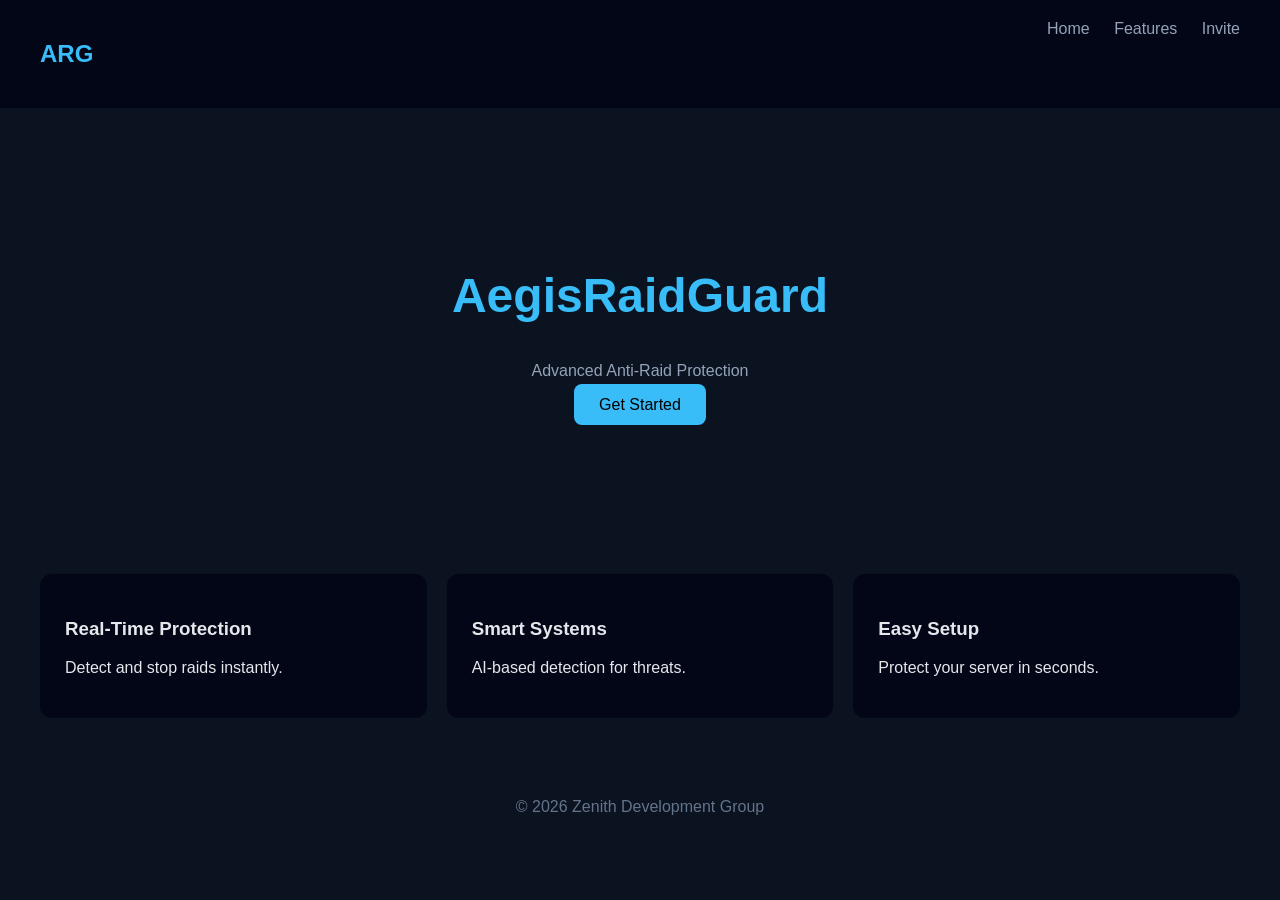
==== index.html @ 94a973d2 "Update index.html" ====
<!DOCTYPE html>
<html lang="en">
<head>
<meta charset="UTF-8">
<meta name="viewport" content="width=device-width, initial-scale=1.0">
<title>AegisRaidGuard</title>
<link rel="stylesheet" href="style.css">
</head>

<body>

<nav>
  <h1>ARG</h1>
  <div>
    <a href="/">Home</a>
    <a href="/features.html">Features</a>
    <a href="/invite.html">Invite</a>
  </div>
</nav>

<section class="hero">
  <h2>AegisRaidGuard</h2>
  <p>Advanced Anti-Raid Protection</p>
  <a class="btn" href="/invite.html">Get Started</a>
</section>

<section class="features">
  <div class="card">
    <h3>Real-Time Protection</h3>
    <p>Detect and stop raids instantly.</p>
  </div>

  <div class="card">
    <h3>Smart Systems</h3>
    <p>AI-based detection for threats.</p>
  </div>

  <div class="card">
    <h3>Easy Setup</h3>
    <p>Protect your server in seconds.</p>
  </div>
</section>

<footer>
  © 2026 Zenith Development Group
</footer>

<script src="script.js"></script>

</body>
</html>
---- style.css ----
body {
  margin: 0;
  font-family: Arial, sans-serif;
  background: #0b1220;
  color: #e5e7eb;
}

/* NAV */
nav {
  display: flex;
  justify-content: space-between;
  padding: 20px 40px;
  background: #020617;
  position: sticky;
  top: 0;
}

nav h1 {
  color: #38bdf8;
}

nav a {
  color: #94a3b8;
  margin-left: 20px;
  text-decoration: none;
}

nav a:hover {
  color: #38bdf8;
}

/* HERO */
.hero {
  text-align: center;
  padding: 120px 20px;
}

.hero h2 {
  font-size: 48px;
  color: #38bdf8;
}

.hero p {
  color: #94a3b8;
}

/* BUTTON */
.btn {
  margin-top: 20px;
  padding: 12px 25px;
  background: #38bdf8;
  color: black;
  border-radius: 8px;
  text-decoration: none;
  transition: 0.2s;
}

.btn:hover {
  transform: scale(1.05);
}

/* FEATURES */
.features {
  display: grid;
  grid-template-columns: repeat(auto-fit, minmax(250px,1fr));
  gap: 20px;
  padding: 40px;
}

.card {
  background: #020617;
  padding: 25px;
  border-radius: 12px;
  transition: 0.2s;
}

.card:hover {
  transform: translateY(-5px);
}

/* FOOTER */
footer {
  text-align: center;
  padding: 40px;
  color: #64748b;
}
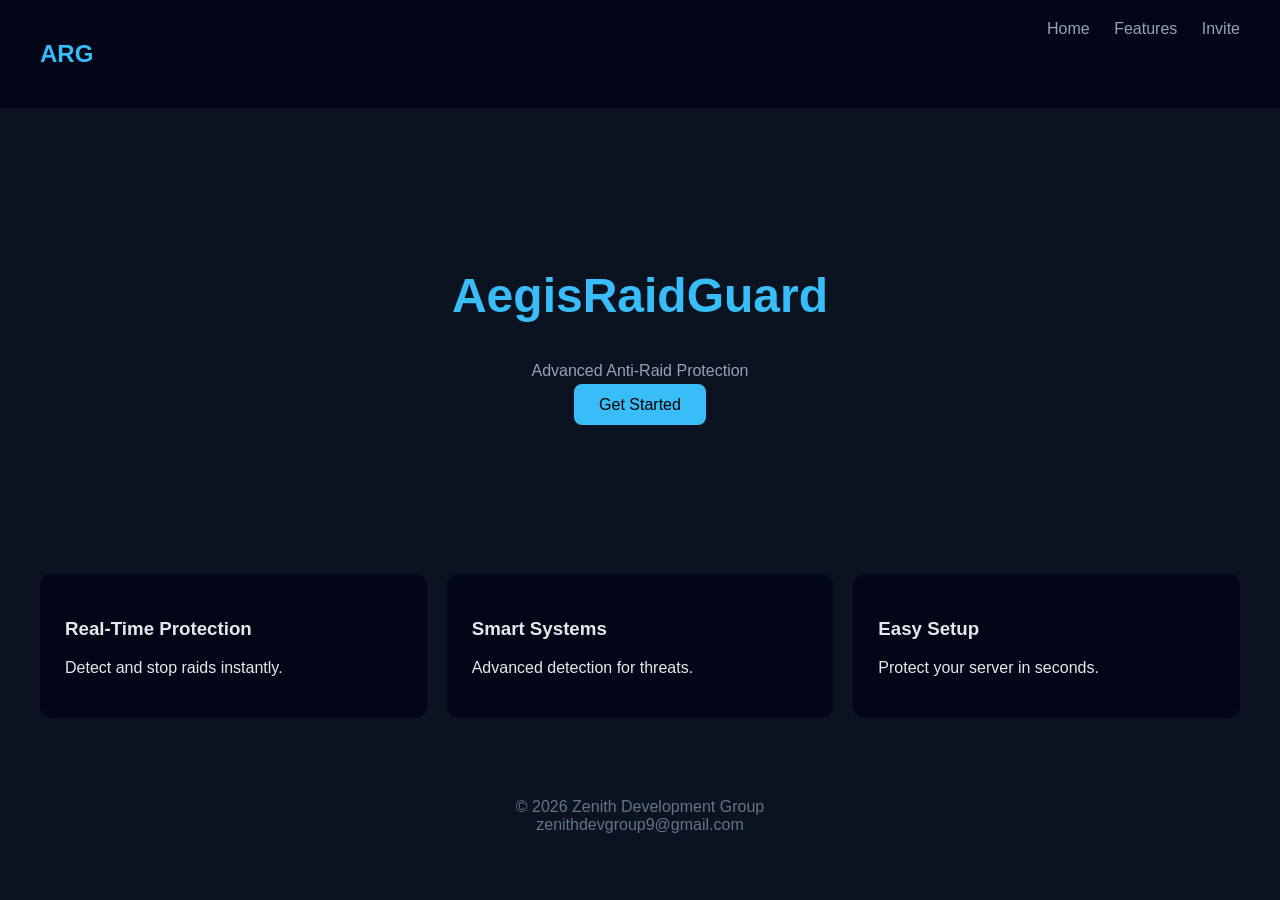
==== commit 2fc46cf6: "Update index.html" ====
--- a/index.html
+++ b/index.html
@@ -12,16 +12,16 @@
 <nav>
   <h1>ARG</h1>
   <div>
-    <a href="/">Home</a>
-    <a href="/features.html">Features</a>
-    <a href="/invite.html">Invite</a>
+    <a href="index.html">Home</a>
+    <a href="features.html">Features</a>
+    <a href="invite.html">Invite</a>
   </div>
 </nav>
 
 <section class="hero">
   <h2>AegisRaidGuard</h2>
   <p>Advanced Anti-Raid Protection</p>
-  <a class="btn" href="/invite.html">Get Started</a>
+  <a class="btn" href="invite.html">Get Started</a>
 </section>
 
 <section class="features">
@@ -32,7 +32,7 @@
 
   <div class="card">
     <h3>Smart Systems</h3>
-    <p>AI-based detection for threats.</p>
+    <p>Advanced detection for threats.</p>
   </div>
 
   <div class="card">
@@ -42,7 +42,8 @@
 </section>
 
 <footer>
-  © 2026 Zenith Development Group
+  © 2026 Zenith Development Group  
+  <br>zenithdevgroup9@gmail.com
 </footer>
 
 <script src="script.js"></script>
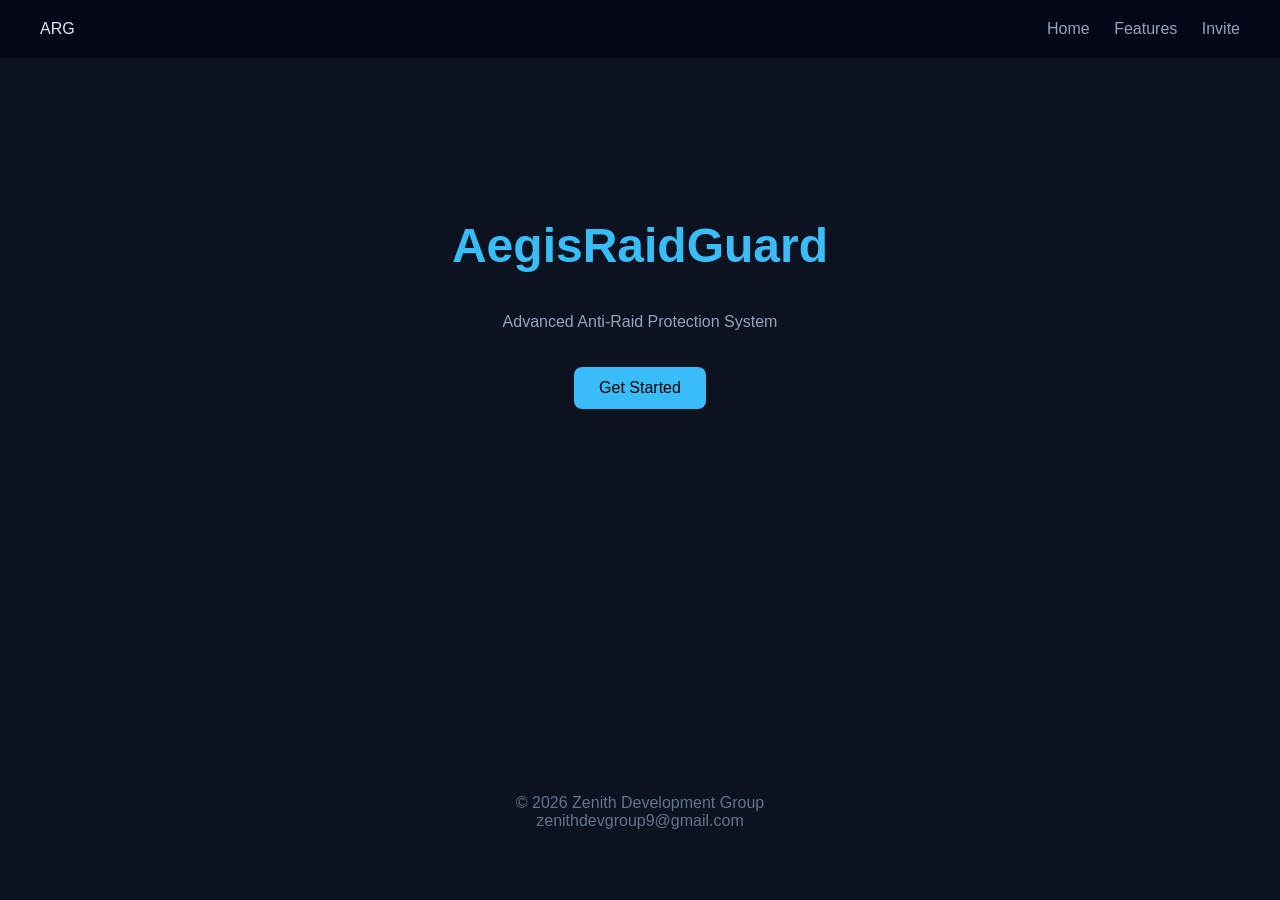
==== commit edae14d2: "Update index.html" ====
--- a/index.html
+++ b/index.html
@@ -9,8 +9,10 @@
 
 <body>
 
+<div class="background"></div>
+
 <nav>
-  <h1>ARG</h1>
+  <div class="logo">ARG</div>
   <div>
     <a href="index.html">Home</a>
     <a href="features.html">Features</a>
@@ -20,24 +22,24 @@
 
 <section class="hero">
   <h2>AegisRaidGuard</h2>
-  <p>Advanced Anti-Raid Protection</p>
+  <p>Advanced Anti-Raid Protection System</p>
   <a class="btn" href="invite.html">Get Started</a>
 </section>
 
 <section class="features">
   <div class="card">
     <h3>Real-Time Protection</h3>
-    <p>Detect and stop raids instantly.</p>
+    <p>Instant detection and blocking of raid attacks.</p>
   </div>
 
   <div class="card">
-    <h3>Smart Systems</h3>
-    <p>Advanced detection for threats.</p>
+    <h3>Smart Security</h3>
+    <p>Advanced systems that adapt to threats.</p>
   </div>
 
   <div class="card">
-    <h3>Easy Setup</h3>
-    <p>Protect your server in seconds.</p>
+    <h3>Auto Defense</h3>
+    <p>Automatically protects your server 24/7.</p>
   </div>
 </section>
 
--- a/style.css
+++ b/style.css
@@ -52,6 +52,7 @@
   color: black;
   border-radius: 8px;
   text-decoration: none;
+  display: inline-block;
   transition: 0.2s;
 }
 
@@ -71,11 +72,15 @@
   background: #020617;
   padding: 25px;
   border-radius: 12px;
-  transition: 0.2s;
+  transition: 0.3s;
+  border: 1px solid transparent;
+  opacity: 0;
+  transform: translateY(30px);
 }
 
 .card:hover {
-  transform: translateY(-5px);
+  transform: translateY(-8px);
+  border: 1px solid #38bdf8;
 }
 
 /* FOOTER */
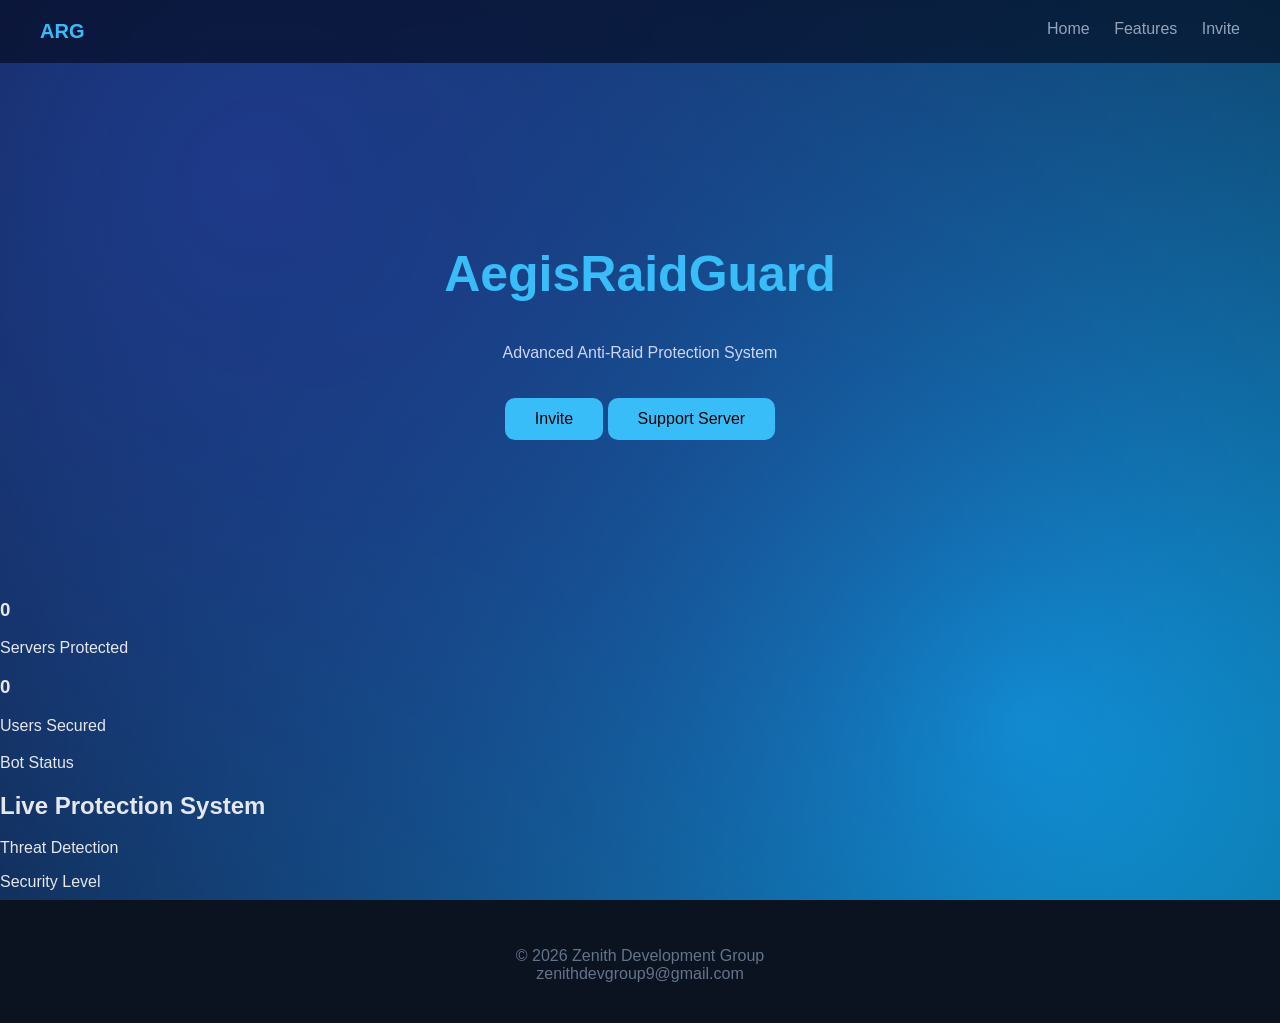
==== commit 9ec0ad5b: "Update index.html" ====
--- a/index.html
+++ b/index.html
@@ -12,7 +12,9 @@
 <div class="background"></div>
 
 <nav>
-  <div class="logo">ARG</div>
+  <div class="logo">
+    <div class="logo-box">ARG</div>
+  </div>
   <div>
     <a href="index.html">Home</a>
     <a href="features.html">Features</a>
@@ -23,23 +25,43 @@
 <section class="hero">
   <h2>AegisRaidGuard</h2>
   <p>Advanced Anti-Raid Protection System</p>
-  <a class="btn" href="invite.html">Get Started</a>
+
+  <div class="buttons">
+    <a class="btn" href="invite.html">Invite</a>
+    <a class="btn secondary" href="#">Support Server</a>
+  </div>
 </section>
 
-<section class="features">
-  <div class="card">
-    <h3>Real-Time Protection</h3>
-    <p>Instant detection and blocking of raid attacks.</p>
+<!-- STATS -->
+<section class="stats">
+  <div class="stat">
+    <h3 id="servers">0</h3>
+    <p>Servers Protected</p>
   </div>
 
-  <div class="card">
-    <h3>Smart Security</h3>
-    <p>Advanced systems that adapt to threats.</p>
+  <div class="stat">
+    <h3 id="users">0</h3>
+    <p>Users Secured</p>
   </div>
 
-  <div class="card">
-    <h3>Auto Defense</h3>
-    <p>Automatically protects your server 24/7.</p>
+  <div class="stat">
+    <h3 class="status online"></h3>
+    <p>Bot Status</p>
+  </div>
+</section>
+
+<!-- DASHBOARD STYLE -->
+<section class="dashboard">
+  <h2>Live Protection System</h2>
+
+  <div class="dash-box">
+    <p>Threat Detection</p>
+    <div class="bar"><div class="fill"></div></div>
+  </div>
+
+  <div class="dash-box">
+    <p>Security Level</p>
+    <div class="bar"><div class="fill strong"></div></div>
   </div>
 </section>
 
--- a/style.css
+++ b/style.css
@@ -3,6 +3,23 @@
   font-family: Arial, sans-serif;
   background: #0b1220;
   color: #e5e7eb;
+  overflow-x: hidden;
+}
+
+/* BACKGROUND ANIMADO */
+.background {
+  position: fixed;
+  width: 100%;
+  height: 100%;
+  background: radial-gradient(circle at 20% 20%, #1e3a8a, transparent),
+              radial-gradient(circle at 80% 80%, #0ea5e9, transparent);
+  animation: moveBg 10s infinite alternate;
+  z-index: -1;
+}
+
+@keyframes moveBg {
+  0% { transform: translate(0,0); }
+  100% { transform: translate(-50px,-50px); }
 }
 
 /* NAV */
@@ -10,13 +27,17 @@
   display: flex;
   justify-content: space-between;
   padding: 20px 40px;
-  background: #020617;
+  background: rgba(2,6,23,0.6);
+  backdrop-filter: blur(10px);
   position: sticky;
   top: 0;
 }
 
-nav h1 {
+/* LOGO */
+.logo {
   color: #38bdf8;
+  font-weight: bold;
+  font-size: 20px;
 }
 
 nav a {
@@ -32,32 +53,33 @@
 /* HERO */
 .hero {
   text-align: center;
-  padding: 120px 20px;
+  padding: 140px 20px;
 }
 
 .hero h2 {
-  font-size: 48px;
+  font-size: 50px;
   color: #38bdf8;
 }
 
 .hero p {
-  color: #94a3b8;
+  color: #cbd5f5;
 }
 
-/* BUTTON */
+/* BOTÓN PREMIUM */
 .btn {
   margin-top: 20px;
-  padding: 12px 25px;
+  padding: 12px 30px;
   background: #38bdf8;
   color: black;
-  border-radius: 8px;
+  border-radius: 10px;
   text-decoration: none;
   display: inline-block;
-  transition: 0.2s;
+  transition: 0.3s;
 }
 
 .btn:hover {
   transform: scale(1.05);
+  box-shadow: 0 0 20px #38bdf8;
 }
 
 /* FEATURES */
@@ -69,18 +91,18 @@
 }
 
 .card {
-  background: #020617;
+  background: rgba(2,6,23,0.7);
+  backdrop-filter: blur(10px);
   padding: 25px;
   border-radius: 12px;
-  transition: 0.3s;
-  border: 1px solid transparent;
+  transition: 0.4s;
   opacity: 0;
-  transform: translateY(30px);
+  transform: translateY(40px);
 }
 
 .card:hover {
-  transform: translateY(-8px);
-  border: 1px solid #38bdf8;
+  transform: translateY(-10px) scale(1.02);
+  box-shadow: 0 0 15px rgba(56,189,248,0.3);
 }
 
 /* FOOTER */
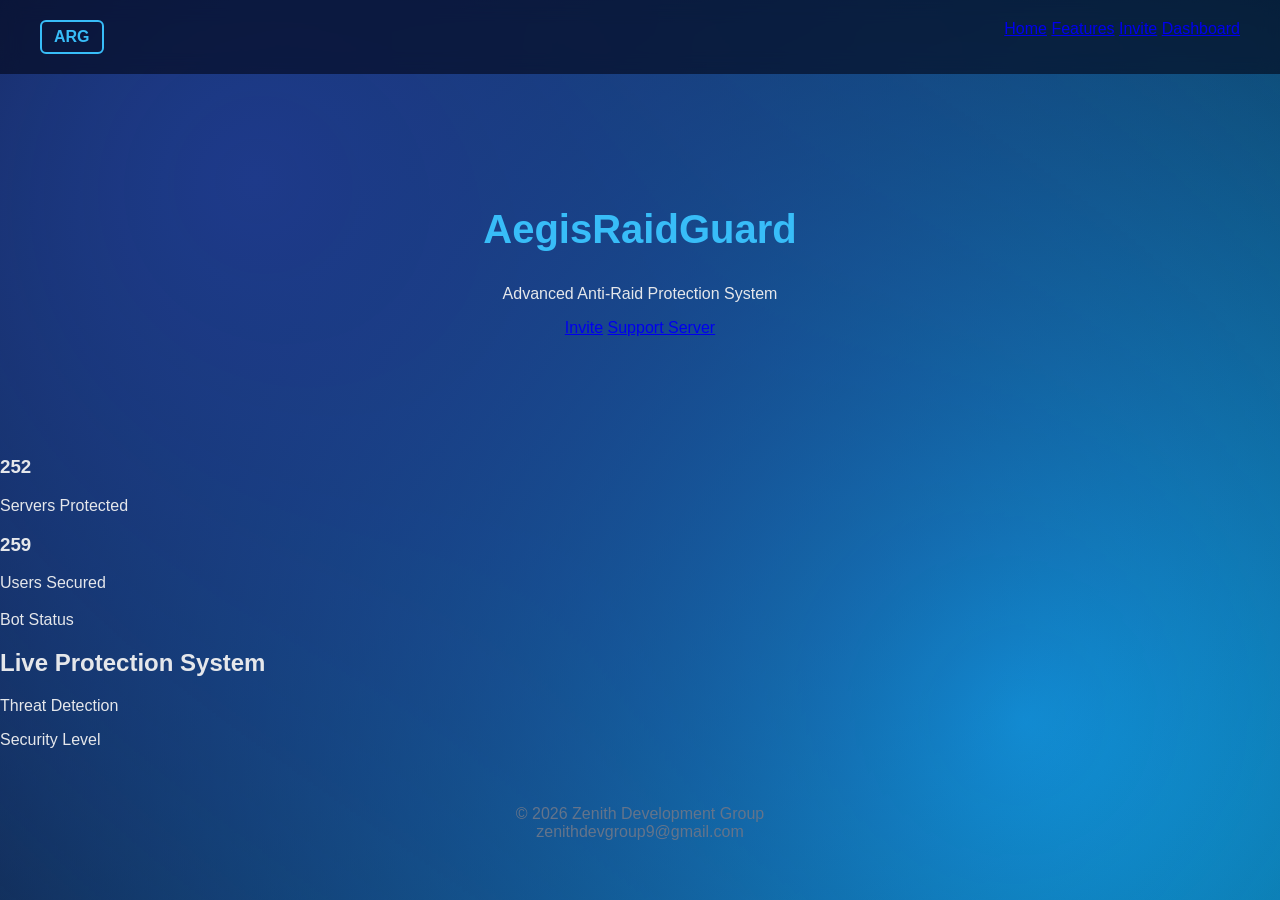
==== commit 3d1a36e4: "Update index.html" ====
--- a/index.html
+++ b/index.html
@@ -19,6 +19,7 @@
     <a href="index.html">Home</a>
     <a href="features.html">Features</a>
     <a href="invite.html">Invite</a>
+    <a href="dashboard.html">Dashboard</a>
   </div>
 </nav>
 
--- a/style.css
+++ b/style.css
@@ -3,23 +3,22 @@
   font-family: Arial, sans-serif;
   background: #0b1220;
   color: #e5e7eb;
-  overflow-x: hidden;
 }
 
-/* BACKGROUND ANIMADO */
+/* BACKGROUND */
 .background {
   position: fixed;
   width: 100%;
   height: 100%;
   background: radial-gradient(circle at 20% 20%, #1e3a8a, transparent),
               radial-gradient(circle at 80% 80%, #0ea5e9, transparent);
-  animation: moveBg 10s infinite alternate;
+  animation: moveBg 12s infinite alternate;
   z-index: -1;
 }
 
 @keyframes moveBg {
   0% { transform: translate(0,0); }
-  100% { transform: translate(-50px,-50px); }
+  100% { transform: translate(-60px,-60px); }
 }
 
 /* NAV */
@@ -29,80 +28,74 @@
   padding: 20px 40px;
   background: rgba(2,6,23,0.6);
   backdrop-filter: blur(10px);
-  position: sticky;
-  top: 0;
 }
 
-/* LOGO */
-.logo {
+.logo-box {
+  border: 2px solid #38bdf8;
+  padding: 6px 12px;
+  border-radius: 6px;
   color: #38bdf8;
   font-weight: bold;
-  font-size: 20px;
-}
-
-nav a {
-  color: #94a3b8;
-  margin-left: 20px;
-  text-decoration: none;
-}
-
-nav a:hover {
-  color: #38bdf8;
 }
 
 /* HERO */
 .hero {
   text-align: center;
-  padding: 140px 20px;
+  padding: 100px 20px;
 }
 
 .hero h2 {
-  font-size: 50px;
+  font-size: 40px;
   color: #38bdf8;
 }
 
-.hero p {
-  color: #cbd5f5;
+/* SERVERS */
+.servers {
+  max-width: 900px;
+  margin: auto;
+  padding: 20px;
 }
 
-/* BOTÓN PREMIUM */
-.btn {
-  margin-top: 20px;
-  padding: 12px 30px;
-  background: #38bdf8;
-  color: black;
+.server-card {
+  display: flex;
+  justify-content: space-between;
+  align-items: center;
+  background: rgba(2,6,23,0.7);
+  backdrop-filter: blur(10px);
+  padding: 20px;
   border-radius: 10px;
-  text-decoration: none;
-  display: inline-block;
+  margin-bottom: 15px;
   transition: 0.3s;
 }
 
-.btn:hover {
-  transform: scale(1.05);
-  box-shadow: 0 0 20px #38bdf8;
+.server-card:hover {
+  transform: translateY(-5px);
 }
 
-/* FEATURES */
-.features {
-  display: grid;
-  grid-template-columns: repeat(auto-fit, minmax(250px,1fr));
-  gap: 20px;
-  padding: 40px;
+.server-info h3 {
+  margin: 0;
 }
 
-.card {
-  background: rgba(2,6,23,0.7);
-  backdrop-filter: blur(10px);
-  padding: 25px;
-  border-radius: 12px;
-  transition: 0.4s;
-  opacity: 0;
-  transform: translateY(40px);
+.server-info p {
+  color: #22c55e;
 }
 
-.card:hover {
-  transform: translateY(-10px) scale(1.02);
-  box-shadow: 0 0 15px rgba(56,189,248,0.3);
+/* BUTTONS */
+.server-actions button {
+  margin-left: 10px;
+  padding: 8px 15px;
+  border: none;
+  border-radius: 6px;
+  cursor: pointer;
+}
+
+.server-actions button:hover {
+  opacity: 0.8;
+}
+
+.server-actions .danger {
+  background: #ef4444;
+  color: white;
 }
 
 /* FOOTER */
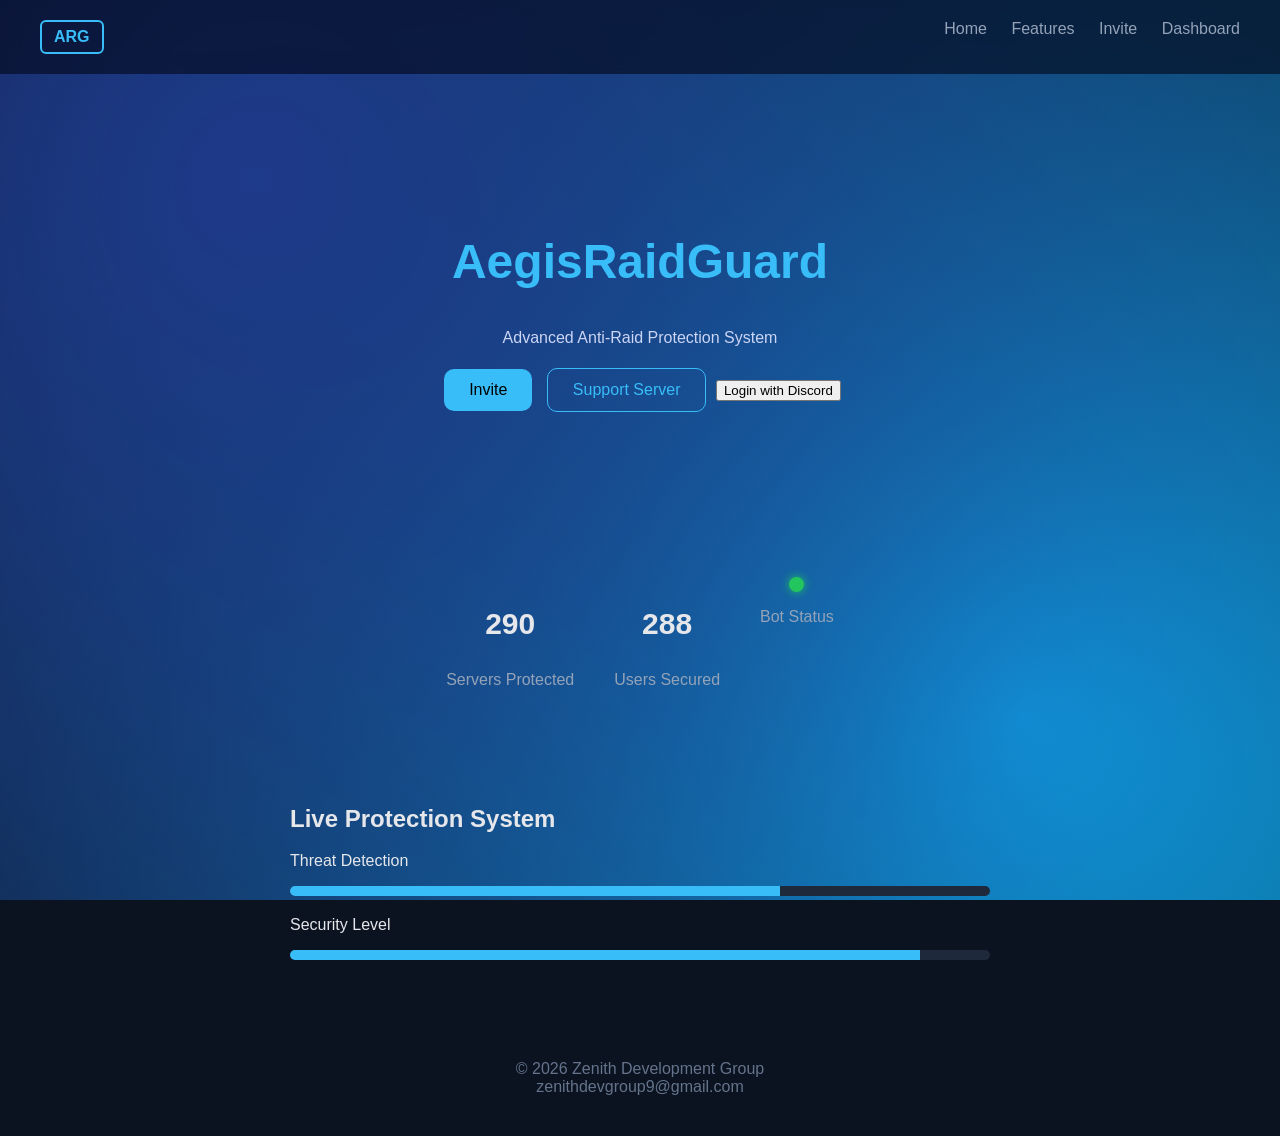
==== commit 2fa8c3ea: "Update index.html" ====
--- a/index.html
+++ b/index.html
@@ -30,6 +30,7 @@
   <div class="buttons">
     <a class="btn" href="invite.html">Invite</a>
     <a class="btn secondary" href="#">Support Server</a>
+    <button id="login-btn">Login with Discord</button>
   </div>
 </section>
 
--- a/style.css
+++ b/style.css
@@ -3,6 +3,7 @@
   font-family: Arial, sans-serif;
   background: #0b1220;
   color: #e5e7eb;
+  overflow-x: hidden;
 }
 
 /* BACKGROUND */
@@ -30,6 +31,17 @@
   backdrop-filter: blur(10px);
 }
 
+nav a {
+  color: #94a3b8;
+  margin-left: 20px;
+  text-decoration: none;
+}
+
+nav a:hover {
+  color: #38bdf8;
+}
+
+/* LOGO */
 .logo-box {
   border: 2px solid #38bdf8;
   padding: 6px 12px;
@@ -41,15 +53,130 @@
 /* HERO */
 .hero {
   text-align: center;
-  padding: 100px 20px;
+  padding: 120px 20px;
 }
 
 .hero h2 {
-  font-size: 40px;
-  color: #38bdf8;
-}
-
-/* SERVERS */
+  font-size: 48px;
+  color: #38bdf8;
+}
+
+.hero p {
+  color: #cbd5f5;
+}
+
+/* BOTONES GENERALES */
+.btn {
+  padding: 12px 25px;
+  background: #38bdf8;
+  color: black;
+  border-radius: 10px;
+  text-decoration: none;
+  display: inline-block;
+  margin: 5px;
+  transition: 0.3s;
+}
+
+.btn:hover {
+  transform: scale(1.05);
+  box-shadow: 0 0 15px #38bdf8;
+}
+
+.btn.secondary {
+  background: transparent;
+  border: 1px solid #38bdf8;
+  color: #38bdf8;
+}
+
+/* FEATURES */
+.features {
+  display: grid;
+  grid-template-columns: repeat(auto-fit, minmax(250px,1fr));
+  gap: 20px;
+  padding: 40px;
+}
+
+.card {
+  background: rgba(2,6,23,0.7);
+  backdrop-filter: blur(10px);
+  padding: 25px;
+  border-radius: 12px;
+  transition: 0.4s;
+  opacity: 0;
+  transform: translateY(40px);
+}
+
+.card:hover {
+  transform: translateY(-10px) scale(1.02);
+  box-shadow: 0 0 15px rgba(56,189,248,0.3);
+}
+
+/* STATS */
+.stats {
+  display: flex;
+  justify-content: center;
+  gap: 40px;
+  padding: 40px;
+  flex-wrap: wrap;
+}
+
+.stat h3 {
+  font-size: 30px;
+  text-align: center;
+}
+
+.stat p {
+  text-align: center;
+  color: #94a3b8;
+}
+
+/* STATUS */
+.status {
+  width: 15px;
+  height: 15px;
+  border-radius: 50%;
+  margin: auto;
+}
+
+.online {
+  background: #22c55e;
+  box-shadow: 0 0 10px #22c55e;
+}
+
+/* DASHBOARD */
+.dashboard {
+  padding: 40px;
+  max-width: 700px;
+  margin: auto;
+}
+
+.dash-box {
+  margin-bottom: 20px;
+}
+
+.bar {
+  height: 10px;
+  background: #1e293b;
+  border-radius: 5px;
+  overflow: hidden;
+}
+
+.fill {
+  height: 100%;
+  width: 70%;
+  background: #38bdf8;
+  animation: load 2s ease;
+}
+
+.fill.strong {
+  width: 90%;
+}
+
+@keyframes load {
+  from { width: 0; }
+}
+
+/* SERVERS (dashboard) */
 .servers {
   max-width: 900px;
   margin: auto;
@@ -72,15 +199,11 @@
   transform: translateY(-5px);
 }
 
-.server-info h3 {
-  margin: 0;
-}
-
 .server-info p {
   color: #22c55e;
 }
 
-/* BUTTONS */
+/* BOTONES DASHBOARD */
 .server-actions button {
   margin-left: 10px;
   padding: 8px 15px;
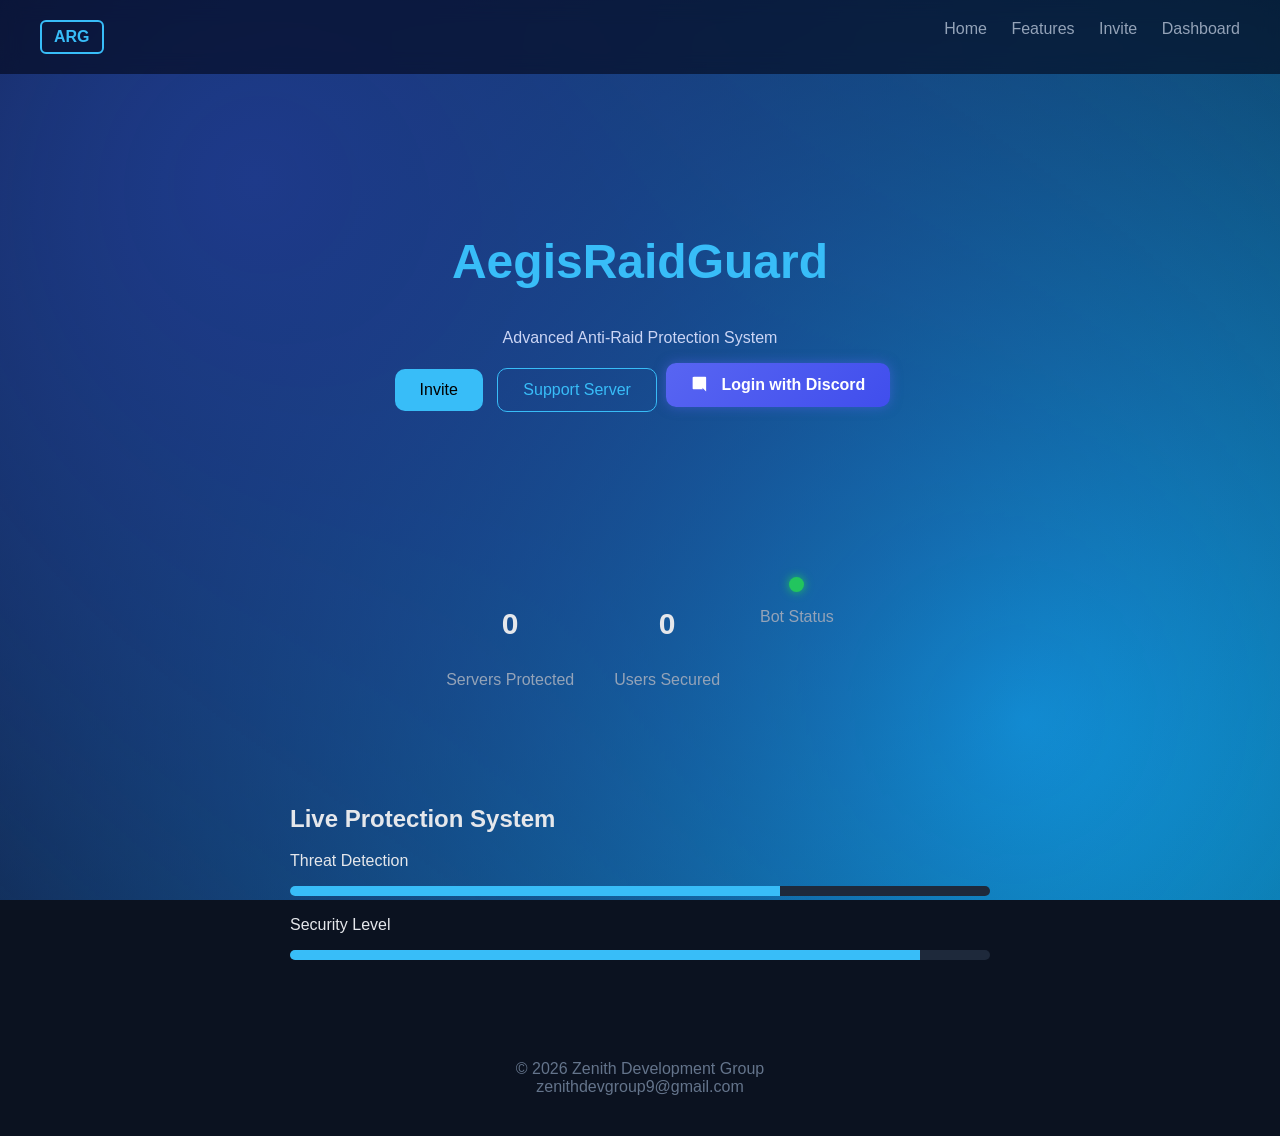
==== commit 5434bb1d: "Update index.html" ====
--- a/index.html
+++ b/index.html
@@ -1,10 +1,10 @@
 <!DOCTYPE html>
 <html lang="en">
 <head>
-<meta charset="UTF-8">
-<meta name="viewport" content="width=device-width, initial-scale=1.0">
-<title>AegisRaidGuard</title>
-<link rel="stylesheet" href="style.css">
+  <meta charset="UTF-8">
+  <meta name="viewport" content="width=device-width, initial-scale=1.0">
+  <title>AegisRaidGuard</title>
+  <link rel="stylesheet" href="style.css">
 </head>
 
 <body>
@@ -30,7 +30,14 @@
   <div class="buttons">
     <a class="btn" href="invite.html">Invite</a>
     <a class="btn secondary" href="#">Support Server</a>
-    <button id="login-btn">Login with Discord</button>
+    <!-- Botón Login con Discord estilizado -->
+    <a href="/api/login" class="login-btn">
+      <svg xmlns="http://www.w3.org/2000/svg" viewBox="0 0 245 240">
+        <path d="M104.4 104.9c-5.7 0-10.2 5-10.2 11.1s4.6 11.1 10.2 11.1c5.7 0 10.2-5 10.2-11.1s-4.6-11.1-10.2-11.1zm36.2 0c-5.7 0-10.2 5-10.2 11.1s4.6 11.1 10.2 11.1c5.7 0 10.2-5 10.2-11.1s-4.6-11.1-10.2-11.1z"/>
+        <path d="M189.5 20h-134C24.3 20 20 24.3 20 29.5v134c0 5.2 4.3 9.5 9.5 9.5h114.2l-5.4-18.8 13 12.1 12.3 11.5 21.8 20.3V29.5c0-5.2-4.3-9.5-9.5-9.5z"/>
+      </svg>
+      Login with Discord
+    </a>
   </div>
 </section>
 
--- a/style.css
+++ b/style.css
@@ -88,6 +88,34 @@
   color: #38bdf8;
 }
 
+/* BOTÓN LOGIN DISCORD */
+.login-btn {
+  display: inline-flex;
+  align-items: center;
+  justify-content: center;
+  gap: 10px;
+  padding: 12px 25px;
+  background: linear-gradient(135deg, #5865F2, #404EED);
+  color: #fff;
+  font-weight: bold;
+  border-radius: 10px;
+  text-decoration: none;
+  transition: 0.3s;
+  box-shadow: 0 0 12px rgba(88,101,242,0.5);
+}
+
+.login-btn:hover {
+  transform: scale(1.05);
+  box-shadow: 0 0 18px rgba(88,101,242,0.7);
+  background: linear-gradient(135deg, #404EED, #5865F2);
+}
+
+.login-btn svg {
+  width: 20px;
+  height: 20px;
+  fill: #fff;
+}
+
 /* FEATURES */
 .features {
   display: grid;
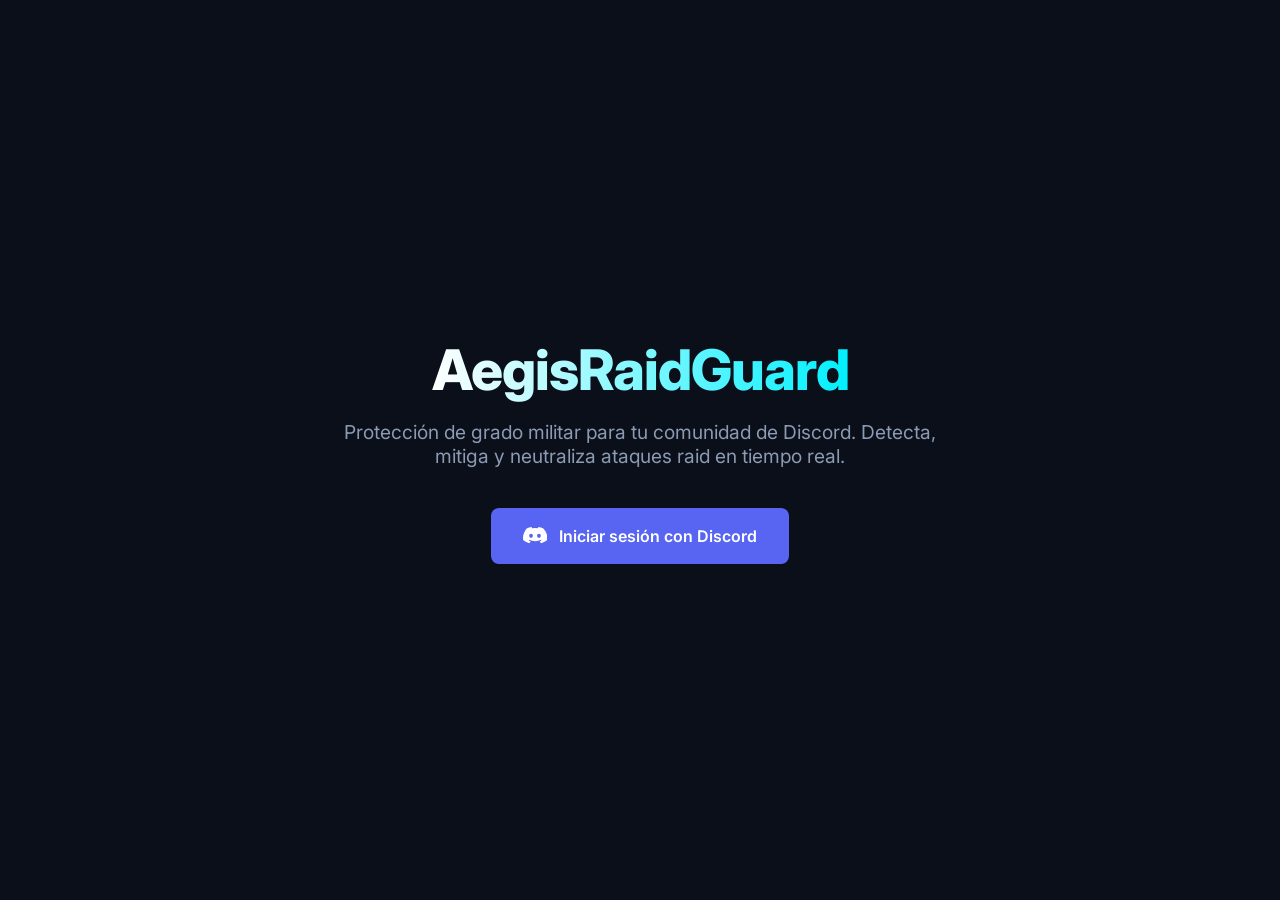
==== commit dbc95926: "Update index.html" ====
--- a/index.html
+++ b/index.html
@@ -1,85 +1,24 @@
 <!DOCTYPE html>
-<html lang="en">
+<html lang="es">
 <head>
-  <meta charset="UTF-8">
-  <meta name="viewport" content="width=device-width, initial-scale=1.0">
-  <title>AegisRaidGuard</title>
-  <link rel="stylesheet" href="style.css">
+    <meta charset="UTF-8">
+    <meta name="viewport" content="width=device-width, initial-scale=1.0">
+    <title>AegisRaidGuard | The Ultimate Anti-Raid Shield</title>
+    <link rel="stylesheet" href="/style.css">
+    <link href="https://fonts.googleapis.com/css2?family=Inter:wght@400;600;800&display=swap" rel="stylesheet">
 </head>
-
 <body>
-
-<div class="background"></div>
-
-<nav>
-  <div class="logo">
-    <div class="logo-box">ARG</div>
-  </div>
-  <div>
-    <a href="index.html">Home</a>
-    <a href="features.html">Features</a>
-    <a href="invite.html">Invite</a>
-    <a href="dashboard.html">Dashboard</a>
-  </div>
-</nav>
-
-<section class="hero">
-  <h2>AegisRaidGuard</h2>
-  <p>Advanced Anti-Raid Protection System</p>
-
-  <div class="buttons">
-    <a class="btn" href="invite.html">Invite</a>
-    <a class="btn secondary" href="#">Support Server</a>
-    <!-- Botón Login con Discord estilizado -->
-    <a href="/api/login" class="login-btn">
-      <svg xmlns="http://www.w3.org/2000/svg" viewBox="0 0 245 240">
-        <path d="M104.4 104.9c-5.7 0-10.2 5-10.2 11.1s4.6 11.1 10.2 11.1c5.7 0 10.2-5 10.2-11.1s-4.6-11.1-10.2-11.1zm36.2 0c-5.7 0-10.2 5-10.2 11.1s4.6 11.1 10.2 11.1c5.7 0 10.2-5 10.2-11.1s-4.6-11.1-10.2-11.1z"/>
-        <path d="M189.5 20h-134C24.3 20 20 24.3 20 29.5v134c0 5.2 4.3 9.5 9.5 9.5h114.2l-5.4-18.8 13 12.1 12.3 11.5 21.8 20.3V29.5c0-5.2-4.3-9.5-9.5-9.5z"/>
-      </svg>
-      Login with Discord
-    </a>
-  </div>
-</section>
-
-<!-- STATS -->
-<section class="stats">
-  <div class="stat">
-    <h3 id="servers">0</h3>
-    <p>Servers Protected</p>
-  </div>
-
-  <div class="stat">
-    <h3 id="users">0</h3>
-    <p>Users Secured</p>
-  </div>
-
-  <div class="stat">
-    <h3 class="status online"></h3>
-    <p>Bot Status</p>
-  </div>
-</section>
-
-<!-- DASHBOARD STYLE -->
-<section class="dashboard">
-  <h2>Live Protection System</h2>
-
-  <div class="dash-box">
-    <p>Threat Detection</p>
-    <div class="bar"><div class="fill"></div></div>
-  </div>
-
-  <div class="dash-box">
-    <p>Security Level</p>
-    <div class="bar"><div class="fill strong"></div></div>
-  </div>
-</section>
-
-<footer>
-  © 2026 Zenith Development Group  
-  <br>zenithdevgroup9@gmail.com
-</footer>
-
-<script src="script.js"></script>
-
+    <main class="hero animate-fade-in">
+        <h1 class="logo-text">AegisRaidGuard</h1>
+        <p class="subtitle">Protección de grado militar para tu comunidad de Discord. Detecta, mitiga y neutraliza ataques raid en tiempo real.</p>
+        
+        <a href="/api/login" class="btn">
+            <svg width="24" height="24" viewBox="0 0 127.14 96.36" fill="#fff" xmlns="http://www.w3.org/2000/svg">
+                <path d="M107.7 8.07A105.15 105.15 0 0 0 81.47 0a72.06 72.06 0 0 0-3.36 6.83 109.27 109.27 0 0 0-29.08 0 72.37 72.37 0 0 0-3.36-6.83 105.15 105.15 0 0 0-26.23 8.07C3.4 29.33-3.1 50.15 1.5 70.62a105.43 105.43 0 0 0 32.17 16.15 77.7 77.7 0 0 0 6.89-11.11 68.42 68.42 0 0 1-10.85-5.18c.91-.66 1.8-1.34 2.66-2a75.57 75.57 0 0 0 64.32 0c.87.71 1.76 1.39 2.66 2a67.55 67.55 0 0 1-10.87 5.19 77 77 0 0 0 6.89 11.1 105.25 105.25 0 0 0 32.19-16.14c5.33-23.36-3.08-44.15-20.02-62.56zM42.63 58.07c-5.36 0-9.8-4.93-9.8-10.95s4.35-10.95 9.8-10.95c5.5 0 9.87 4.98 9.8 10.95 0 6.02-4.34 10.95-9.8 10.95zm41.88 0c-5.36 0-9.8-4.93-9.8-10.95s4.35-10.95 9.8-10.95c5.5 0 9.87 4.98 9.8 10.95 0 6.02-4.35 10.95-9.8 10.95z"/>
+            </svg>
+            Iniciar sesión con Discord
+        </a>
+    </main>
+    <script src="/script.js"></script>
 </body>
 </html>
--- a/style.css
+++ b/style.css
@@ -1,257 +1,203 @@
+:root {
+    --bg-main: #0b0f19;
+    --bg-card: #151b2b;
+    --text-main: #ffffff;
+    --text-muted: #8b9bb4;
+    --accent: #00f0ff;
+    --discord: #5865F2;
+    --discord-hover: #4752c4;
+    --danger: #ff4646;
+}
+
+* {
+    margin: 0;
+    padding: 0;
+    box-sizing: border-box;
+    font-family: 'Inter', system-ui, -apple-system, sans-serif;
+}
+
 body {
-  margin: 0;
-  font-family: Arial, sans-serif;
-  background: #0b1220;
-  color: #e5e7eb;
-  overflow-x: hidden;
-}
-
-/* BACKGROUND */
-.background {
-  position: fixed;
-  width: 100%;
-  height: 100%;
-  background: radial-gradient(circle at 20% 20%, #1e3a8a, transparent),
-              radial-gradient(circle at 80% 80%, #0ea5e9, transparent);
-  animation: moveBg 12s infinite alternate;
-  z-index: -1;
-}
-
-@keyframes moveBg {
-  0% { transform: translate(0,0); }
-  100% { transform: translate(-60px,-60px); }
-}
-
-/* NAV */
-nav {
-  display: flex;
-  justify-content: space-between;
-  padding: 20px 40px;
-  background: rgba(2,6,23,0.6);
-  backdrop-filter: blur(10px);
-}
-
-nav a {
-  color: #94a3b8;
-  margin-left: 20px;
-  text-decoration: none;
-}
-
-nav a:hover {
-  color: #38bdf8;
-}
-
-/* LOGO */
-.logo-box {
-  border: 2px solid #38bdf8;
-  padding: 6px 12px;
-  border-radius: 6px;
-  color: #38bdf8;
-  font-weight: bold;
-}
-
-/* HERO */
+    background-color: var(--bg-main);
+    color: var(--text-main);
+    display: flex;
+    flex-direction: column;
+    min-height: 100vh;
+    overflow-x: hidden;
+}
+
+/* Animations */
+@keyframes fadeIn {
+    from { opacity: 0; transform: translateY(10px); }
+    to { opacity: 1; transform: translateY(0); }
+}
+
+.animate-fade-in {
+    animation: fadeIn 0.6s ease forwards;
+}
+
+/* Landing Page */
 .hero {
-  text-align: center;
-  padding: 120px 20px;
-}
-
-.hero h2 {
-  font-size: 48px;
-  color: #38bdf8;
-}
-
-.hero p {
-  color: #cbd5f5;
-}
-
-/* BOTONES GENERALES */
+    display: flex;
+    flex-direction: column;
+    align-items: center;
+    justify-content: center;
+    flex: 1;
+    text-align: center;
+    padding: 2rem;
+}
+
+.logo-text {
+    font-size: 3.5rem;
+    font-weight: 800;
+    letter-spacing: -1px;
+    margin-bottom: 1rem;
+    background: linear-gradient(90deg, #fff, var(--accent));
+    -webkit-background-clip: text;
+    -webkit-text-fill-color: transparent;
+}
+
+.subtitle {
+    font-size: 1.2rem;
+    color: var(--text-muted);
+    margin-bottom: 2.5rem;
+    max-width: 600px;
+}
+
 .btn {
-  padding: 12px 25px;
-  background: #38bdf8;
-  color: black;
-  border-radius: 10px;
-  text-decoration: none;
-  display: inline-block;
-  margin: 5px;
-  transition: 0.3s;
+    display: inline-flex;
+    align-items: center;
+    gap: 0.8rem;
+    padding: 1rem 2rem;
+    font-size: 1rem;
+    font-weight: 600;
+    color: #fff;
+    background-color: var(--discord);
+    border: none;
+    border-radius: 8px;
+    cursor: pointer;
+    text-decoration: none;
+    transition: background-color 0.2s, transform 0.2s;
 }
 
 .btn:hover {
-  transform: scale(1.05);
-  box-shadow: 0 0 15px #38bdf8;
-}
-
-.btn.secondary {
-  background: transparent;
-  border: 1px solid #38bdf8;
-  color: #38bdf8;
-}
-
-/* BOTÓN LOGIN DISCORD */
-.login-btn {
-  display: inline-flex;
-  align-items: center;
-  justify-content: center;
-  gap: 10px;
-  padding: 12px 25px;
-  background: linear-gradient(135deg, #5865F2, #404EED);
-  color: #fff;
-  font-weight: bold;
-  border-radius: 10px;
-  text-decoration: none;
-  transition: 0.3s;
-  box-shadow: 0 0 12px rgba(88,101,242,0.5);
-}
-
-.login-btn:hover {
-  transform: scale(1.05);
-  box-shadow: 0 0 18px rgba(88,101,242,0.7);
-  background: linear-gradient(135deg, #404EED, #5865F2);
-}
-
-.login-btn svg {
-  width: 20px;
-  height: 20px;
-  fill: #fff;
-}
-
-/* FEATURES */
-.features {
-  display: grid;
-  grid-template-columns: repeat(auto-fit, minmax(250px,1fr));
-  gap: 20px;
-  padding: 40px;
-}
-
-.card {
-  background: rgba(2,6,23,0.7);
-  backdrop-filter: blur(10px);
-  padding: 25px;
-  border-radius: 12px;
-  transition: 0.4s;
-  opacity: 0;
-  transform: translateY(40px);
-}
-
-.card:hover {
-  transform: translateY(-10px) scale(1.02);
-  box-shadow: 0 0 15px rgba(56,189,248,0.3);
-}
-
-/* STATS */
-.stats {
-  display: flex;
-  justify-content: center;
-  gap: 40px;
-  padding: 40px;
-  flex-wrap: wrap;
-}
-
-.stat h3 {
-  font-size: 30px;
-  text-align: center;
-}
-
-.stat p {
-  text-align: center;
-  color: #94a3b8;
-}
-
-/* STATUS */
-.status {
-  width: 15px;
-  height: 15px;
-  border-radius: 50%;
-  margin: auto;
-}
-
-.online {
-  background: #22c55e;
-  box-shadow: 0 0 10px #22c55e;
-}
-
-/* DASHBOARD */
-.dashboard {
-  padding: 40px;
-  max-width: 700px;
-  margin: auto;
-}
-
-.dash-box {
-  margin-bottom: 20px;
-}
-
-.bar {
-  height: 10px;
-  background: #1e293b;
-  border-radius: 5px;
-  overflow: hidden;
-}
-
-.fill {
-  height: 100%;
-  width: 70%;
-  background: #38bdf8;
-  animation: load 2s ease;
-}
-
-.fill.strong {
-  width: 90%;
-}
-
-@keyframes load {
-  from { width: 0; }
-}
-
-/* SERVERS (dashboard) */
-.servers {
-  max-width: 900px;
-  margin: auto;
-  padding: 20px;
-}
-
-.server-card {
-  display: flex;
-  justify-content: space-between;
-  align-items: center;
-  background: rgba(2,6,23,0.7);
-  backdrop-filter: blur(10px);
-  padding: 20px;
-  border-radius: 10px;
-  margin-bottom: 15px;
-  transition: 0.3s;
-}
-
-.server-card:hover {
-  transform: translateY(-5px);
-}
-
-.server-info p {
-  color: #22c55e;
-}
-
-/* BOTONES DASHBOARD */
-.server-actions button {
-  margin-left: 10px;
-  padding: 8px 15px;
-  border: none;
-  border-radius: 6px;
-  cursor: pointer;
-}
-
-.server-actions button:hover {
-  opacity: 0.8;
-}
-
-.server-actions .danger {
-  background: #ef4444;
-  color: white;
-}
-
-/* FOOTER */
-footer {
-  text-align: center;
-  padding: 40px;
-  color: #64748b;
-}
+    background-color: var(--discord-hover);
+    transform: translateY(-2px);
+}
+
+/* Dashboard Layout */
+.dashboard-container {
+    display: grid;
+    grid-template-columns: 250px 1fr;
+    min-height: 100vh;
+}
+
+.sidebar {
+    background-color: var(--bg-card);
+    padding: 2rem 1.5rem;
+    border-right: 1px solid rgba(255,255,255,0.05);
+}
+
+.sidebar h2 {
+    color: var(--accent);
+    margin-bottom: 2rem;
+    font-size: 1.5rem;
+}
+
+.nav-links {
+    list-style: none;
+}
+
+.nav-links li {
+    margin-bottom: 0.5rem;
+}
+
+.nav-links a {
+    color: var(--text-muted);
+    text-decoration: none;
+    display: block;
+    padding: 0.8rem 1rem;
+    border-radius: 6px;
+    transition: all 0.2s;
+}
+
+.nav-links a:hover, .nav-links a.active {
+    background-color: rgba(0, 240, 255, 0.1);
+    color: var(--accent);
+}
+
+.main-content {
+    padding: 2.5rem;
+}
+
+/* Header & Profile */
+.topbar {
+    display: flex;
+    justify-content: flex-end;
+    align-items: center;
+    margin-bottom: 3rem;
+}
+
+.user-profile {
+    display: flex;
+    align-items: center;
+    gap: 1rem;
+    background: var(--bg-card);
+    padding: 0.5rem 1.2rem 0.5rem 0.5rem;
+    border-radius: 50px;
+    border: 1px solid rgba(255,255,255,0.05);
+}
+
+.avatar {
+    width: 40px;
+    height: 40px;
+    border-radius: 50%;
+    object-fit: cover;
+}
+
+.user-info h4 {
+    font-size: 0.9rem;
+    margin-bottom: 0.1rem;
+}
+
+.user-info p {
+    font-size: 0.75rem;
+    color: var(--text-muted);
+}
+
+/* Stats Grid */
+.stats-grid {
+    display: grid;
+    grid-template-columns: repeat(auto-fit, minmax(240px, 1fr));
+    gap: 1.5rem;
+    margin-bottom: 3rem;
+}
+
+.stat-card {
+    background: var(--bg-card);
+    padding: 1.5rem;
+    border-radius: 12px;
+    border: 1px solid rgba(255,255,255,0.05);
+    transition: transform 0.2s;
+}
+
+.stat-card:hover {
+    transform: translateY(-5px);
+}
+
+.stat-title {
+    color: var(--text-muted);
+    font-size: 0.9rem;
+    margin-bottom: 0.5rem;
+}
+
+.stat-value {
+    font-size: 2rem;
+    font-weight: 700;
+    color: var(--accent);
+}
+
+/* Responsive */
+@media (max-width: 768px) {
+    .dashboard-container { grid-template-columns: 1fr; }
+    .sidebar { display: none; } /* Oculto en móvil para este diseño base */
+}
